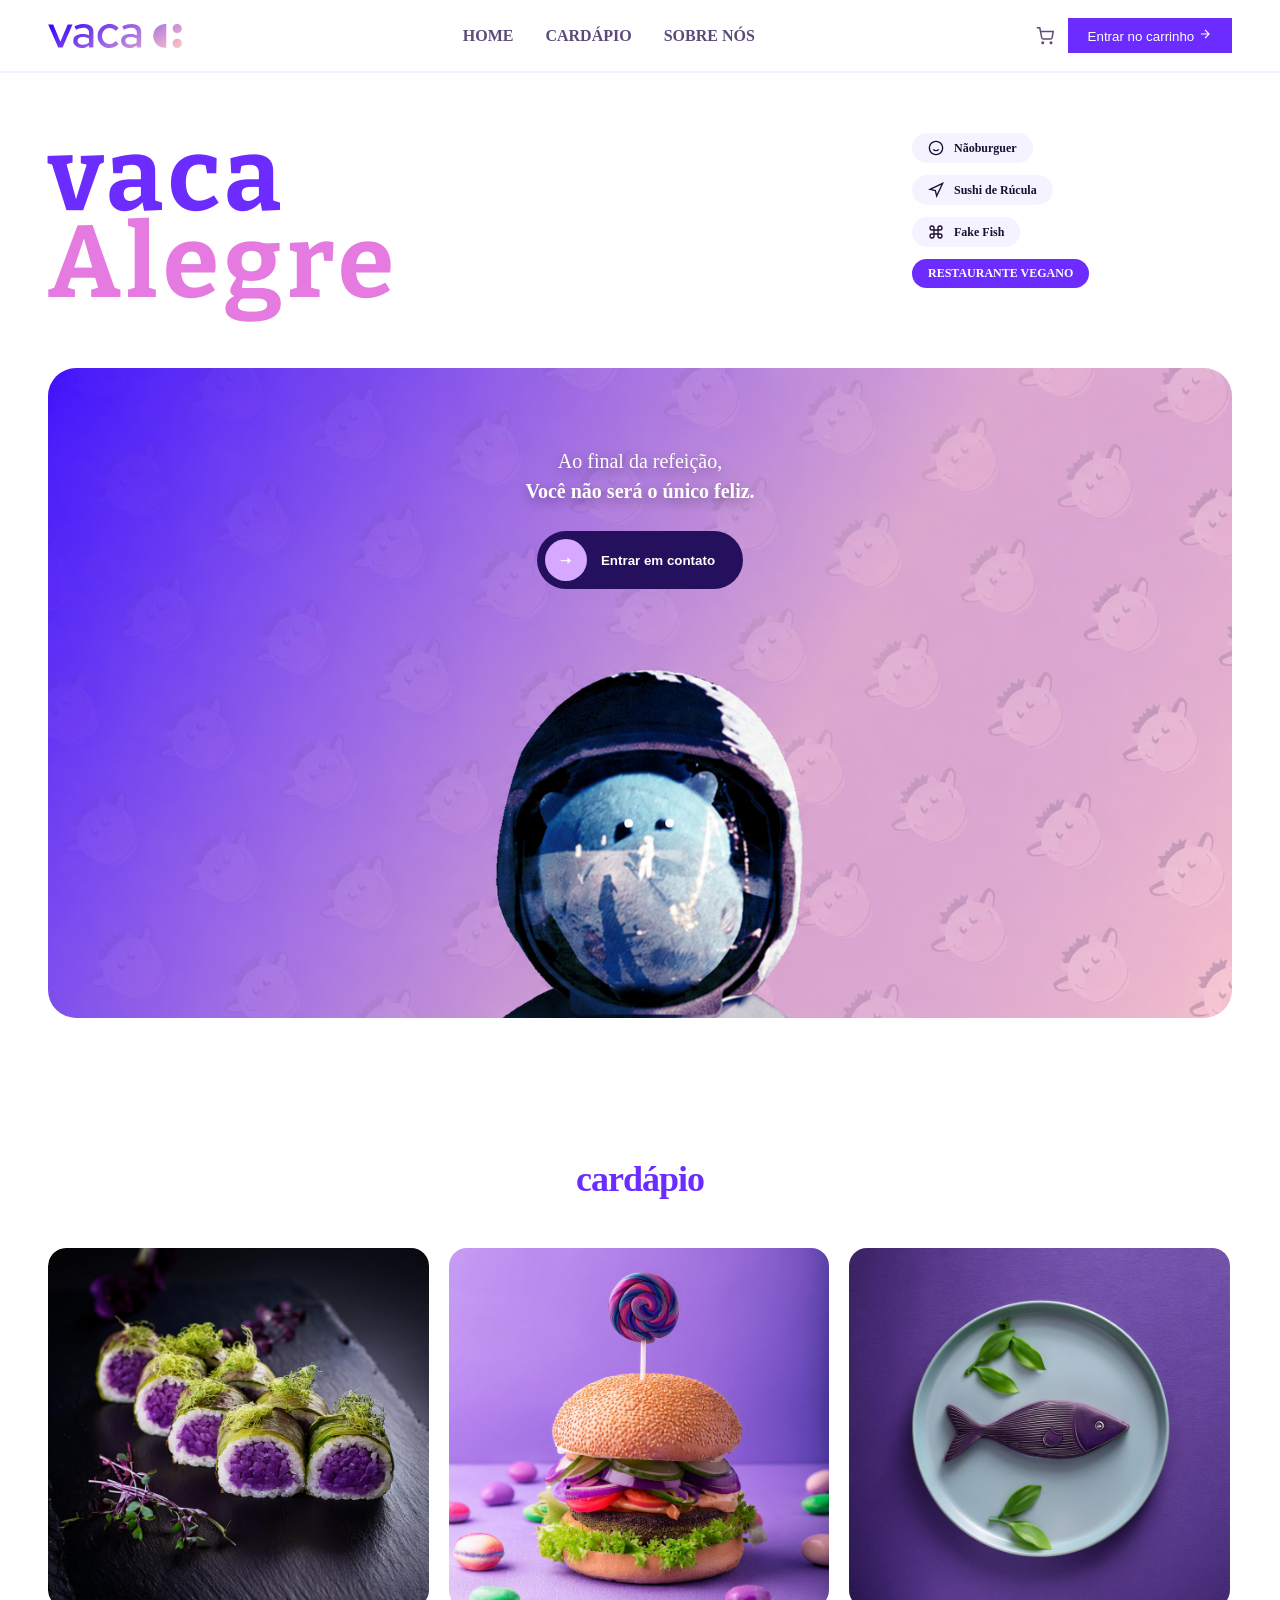
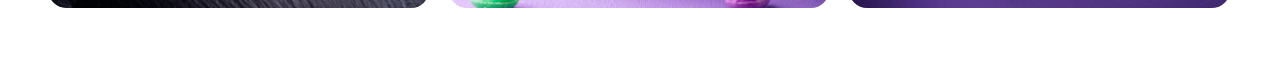
==== site/index.html @ a9e853bc "18/06" ====
<!DOCTYPE html>
<html lang="en">
<head>
    <meta charset="UTF-8">
    <meta name="viewport" content="width=device-width, initial-scale=1.0">
    <title>Vaca Alegre - Restaurante Vegano</title>
    <link rel="stylesheet" href="style.css">
</head>
<body>
    <nav>
        <div class="nav-logo">
            <img src="imagens/vaca-alegre-marca.svg" alt="">
        </div>
        <ul class="nav-links">
            <li><a href="">Home</a></li>
            <li><a href="">Cardápio</a></li>
            <li><a href="">Sobre Nós</a></li>
        </ul>
        <div class="nav-actions">
            <span class="nav-cart">
                <svg viewBox="0 0 24 24" fill="none" stroke="currentColor" stroke-width="2" width="18" height="18"><circle cx="9" cy="21" r="1"/><circle cx="20" cy="21" r="1"/><path d="M1 1h4l2.68 13.39a2 2 0 0 0 2 1.61h9.72a2 2 0 0 0 2-1.61L23 6H6"/></svg>
            </span>
            <button class="btn-entrar">
                Entrar no carrinho
                <svg viewBox="0 0 24 24" fill="none" stroke="currentColor" stroke-width="2"><path d="M5 12h14M12 5l7 7-7 7"/></svg>
            </button>
        </div>       
    </nav>

    <div class="hero">
        <div class="hero-topo">
            <div class="hero-text">
                <h1 class="hero-title">
                    vaca <br>
                    <span class="alegre">Alegre</span> 
                </h1>
            </div>
            <div class="hero-menu">
                <div class="hero-menu-item">
                    <svg viewBox="0 0 24 24" fill="none" stroke="currentColor" stroke-width="2"><circle cx="12" cy="12" r="10"/><path d="M8 14s1.5 2 4 2 4-2 4-2"/><line x1="9" y1="9" x2="9.01" y2="9"/><line x1="15" y1="9" x2="15.01" y2="9"/></svg>
                    Nãoburguer
                </div>
                <div class="hero-menu-item">
                    <svg viewBox="0 0 24 24" fill="none" stroke="currentColor" stroke-width="2"><path d="M3 11l19-9-9 19-2-8-8-2z"/></svg>
                    Sushi de Rúcula
                </div>
                <div class="hero-menu-item">
                    <svg viewBox="0 0 24 24" fill="none" stroke="currentColor" stroke-width="2"><path d="M18 3a3 3 0 0 0-3 3v12a3 3 0 0 0 3 3 3 3 0 0 0 3-3 3 3 0 0 0-3-3H6a3 3 0 0 0-3 3 3 3 0 0 0 3 3 3 3 0 0 0 3-3V6a3 3 0 0 0-3-3 3 3 0 0 0-3 3 3 3 0 0 0 3 3h12a3 3 0 0 0 3-3 3 3 0 0 0-3-3z"/></svg>
                    Fake Fish
                </div>
                <div class="hero-menu-item active">
                    Restaurante Vegano
                </div>
            </div>            
        </div>
        <div class="hero-banner">
            <img src="imagens/espaco.png" alt="">
            <div class="hero-banner-content">
                <p>
                    Ao final da refeição, <br>
                    <strong> Você não será o único feliz.</strong>
                </p>
                <button class="btn-contato">
                    Entrar em contato
                </button>
            </div>
        </div>
    </div>
    <div class="cardapio">
        <h2 class="cardapio-title">cardápio</h2>
        <div class="carousel-wrapper">
          <div class="carousel-track-outer">
            <div class="carousel-track" id="carouselTrack">
                <!--Cards-->
                <div class="card">
                    <div class="card-img-placeholder">
                        <img src="imagens/fotos/cardapio/sushi-de-rucula.jpg" alt="" style="width: 100%;height:100%;object-fit:cover;">
                    </div>
                    <div class="card-info">
                        <h3>Sushi de Rúcula</h3>
                        <p>Combinado especial de rolinhos veganos com ingredientes fresquíssimos</p>
                        <span class="card-tag">Acompanha: suco de laranja e amor</span>
                    </div>
                </div>

                       <div class="card featured">
                    <div class="card-img-placeholder">
                        <img src="imagens/fotos/cardapio/nao-burger.jpg" alt="" style="width: 100%;height:100%;object-fit:cover;">
                    </div>
                    <div class="card-info">
                        <h3>Não burguer</h3>
                        <p>Absurdamente saboroso hambúrguer de plantas de inspiração vegana.</p>
                        <span class="card-tag">Acompanha: fritas, suco de laranja e amor</span>
                    </div>
                </div>

                       <div class="card">
                    <div class="card-img-placeholder">
                        <img src="imagens/fotos/cardapio/fake-fish.jpg" alt="" style="width: 100%;height:100%;object-fit:cover;">
                    </div>
                    <div class="card-info">
                        <h3>Fake Fish</h3>
                        <p>Peixe bom e gostoso! Você vai pedir para falar que não é peixe de verdade.</p>
                        <span class="card-tag">Acompanha: Batata, suco de laranja e amor</span>
                    </div>
                </div>

                       <div class="card">
                    <div class="card-img-placeholder">
                        <img src="imagens/fotos/cardapio/escondidinho-veg.jpg" alt="" style="width: 100%;height:100%;object-fit:cover;">
                    </div>
                    <div class="card-info">
                        <h3>Escondinho vegetariano</h3>
                        <p>Um escondidinho de berinjela que combina com molho de tomate seco.</p>
                        <span class="card-tag">Acompanha: manjericão, suco de laranja e amor</span>
                    </div>
                </div>

                       <div class="card">
                    <div class="card-img-placeholder">
                        <img src="imagens/fotos/cardapio/quibeleza.jpg" alt="" style="width: 100%;height:100%;object-fit:cover;">
                    </div>
                    <div class="card-info">
                        <h3>Quibeleza</h3>
                        <p>Quibe de beterraba crocante com frescor de hortelã</p>
                        <span class="card-tag">Acompanha: suco de frutas vermelhas amor</span>
                    </div>
                </div>
            </div>    
          </div>  
        </div>
    </div>

</body>
</html>
---- site/style.css ----
@import url('https://fonts.googleapis.com/css2?family=Bitter:ital,wght@0,100..900;1,100..900&family=Instrument+Sans:ital,wght@0,400..700;1,400..700&display=swap');
*{
    box-sizing: border-box;
    margin: 0;
    padding: 0;
}

body{
    background-color: #fff;
    color: #1a1033;
    overflow-x: hidden;
}
nav{
    display: flex;
    align-items: center;
    justify-content: space-between;
    padding: 18px 48px ;
    position: sticky;
    background-color: rgba(255, 255, 255, 0.92);
    top: 0;
    backdrop-filter: blur(12px);
    border-bottom: 2px solid rgba(108, 43, 255, 0.07);
}

.nav-logo{
    display: flex;
    align-items: center;
    gap: 6px;
}
.nav-links{
    display: flex;
    gap: 32px;
    list-style: none;
}
.nav-links a{
    text-decoration: none;
    font-weight: bold;
    text-transform: uppercase;
    color: #5a4b7a
}
.nav-links a:hover{
    color: #6c2bff;
}
.nav-actions{
    display: flex;
    align-items: center;
    gap: 14px;
}
.nav-cart{
    color: #5a4b7a;
    display: flex;
    align-items: center;
    gap: 4px;

}
.btn-entrar{
    background-color: #6c2bff;
    color: white;
    border: none;
    padding: 9px 20px;
    cursor: pointer;
    gap: 6px;
    transform: background .2s, transform .15s;
}
.btn-entrar:hover{
    background: #5519ee;
    transform: translateY(-1px);    
}
.btn-entrar svg{
    width: 14px; height: 14px;
}
.hero{
    padding: 60px 48px;
    position: relative;
    display: flex;
    flex-direction: column;
    gap: 32px;
}
.hero-topo{
    display: flex;
    justify-content: space-between;
    align-items: flex-start;
    width: 100%;
    margin-bottom: 30px;
}
.hero-text{
    flex: 1;
    min-width: 400px;
}
.hero-title{
    font-family: "Bitter", serif;
    font-weight: bold;
    font-size: 102px;
    line-height: .85;
    letter-spacing: 5px;
    color: #6c2bff;
}
.hero-title .alegre{
    color: #e57ae0;
}
.hero-menu{
    width: 320px;
    display: flex;
    flex-direction: column;
    gap: 12px;
    margin-left: auto;
}
.hero-menu-item{
    display: flex;
    align-items: center;
    gap: 10px;
    font-weight: bold;
    background-color: #f5f3ff;
    border-radius: 40px;
    padding: 7px 16px;
    width: fit-content;
    cursor: pointer;
    transition: background .2s;
    font-size: 12px;
}
.hero-menu-item:hover{
    background-color: #ede8ff;
}
.hero-menu-item svg{
    width: 16px;
    height: 16px;
    flex-shrink: 0;
}
.hero-menu-item.active{
    color: #fff;
    text-transform: uppercase;
    font-weight: bold;
    background-color: #6c2bff;
}
.hero-banner{
    position:relative;
    border-radius: 28px;
    min-height: 300px;
    overflow: hidden;
}
.hero-banner img{
    width: 100%;
    height: 650px;
    object-fit: cover;
    display: block;
}
.hero-banner-content{
    position: absolute;
    top: 12%;
    left: 50%;
    text-align: center;
    width: 100%;
    transform: translateX(-50%);
}
.hero-banner-content p{
    color: white;
    margin-bottom: 25px;
    font-size: 20px;
    text-shadow: 0 4px 12px rgba(0,0,0,.35);
    line-height: 1.5;
}
.hero-banner-content p strong{
    color: #fff;
    font-weight: bold;
}
.btn-contato{
    display: inline-flex;
    align-items: center;
    gap: 14px;
    background-color: #24105c;
    color: white;
    border: none;
    border-radius: 50px;
    padding: 8px 28px 8px 8px;
    font-weight: bold;
    cursor: pointer;
    transition: all .3s ease;
}
.btn-contato::before{
    content: "➝";
    width: 42px;
    height: 42px;
    background-color: #d7a8ff;
    border-radius: 50%;
    display: flex;
    align-items: center;
    justify-content: center;
    transition: transform .4s ease;
}
.btn-contato:hover::before{
    transform: translateX(10px);
}
.btn-contato:hover{
    transform: translateY(-2px);
}
.cardapio{
    padding: 80px 48px 60px;
}
.cardapio-title{
    font-size: sans-serif;
    font-weight: bold;
    font-size: 36px;
    text-align: center;
    margin-bottom: 48px;
    letter-spacing: -1px;
    color: #6c2bff;
}
.carousel-wrapper{
    position: relative;
}
.carousel-track-outer{
    overflow: hidden;
    border-radius: 18px;
}
.carousel-track{
    display: flex;
    gap: 20px;
}
.card{
    flex: 0 0 calc(33.333% - 14px);
    border-radius: 18px;
    overflow: hidden;
    position: relative;
    min-height: 360px;
    display: flex;
    flex-direction: column;
    justify-content: flex-end;
    transition: transform .25s;
    background-color: #f6f4ff;
}
.card:hover{
    transform: translateY(-4px);
}
.card-img-placeholder{
    position: absolute;
    background: -o-linear-gradient(160deg, ddd5ff 0%, #f8d7fa 100%);
    display: flex;
    align-items: center;
    justify-content: center;
    text-transform: uppercase;
    color: #5a4b7a;
    inset: 0;
}
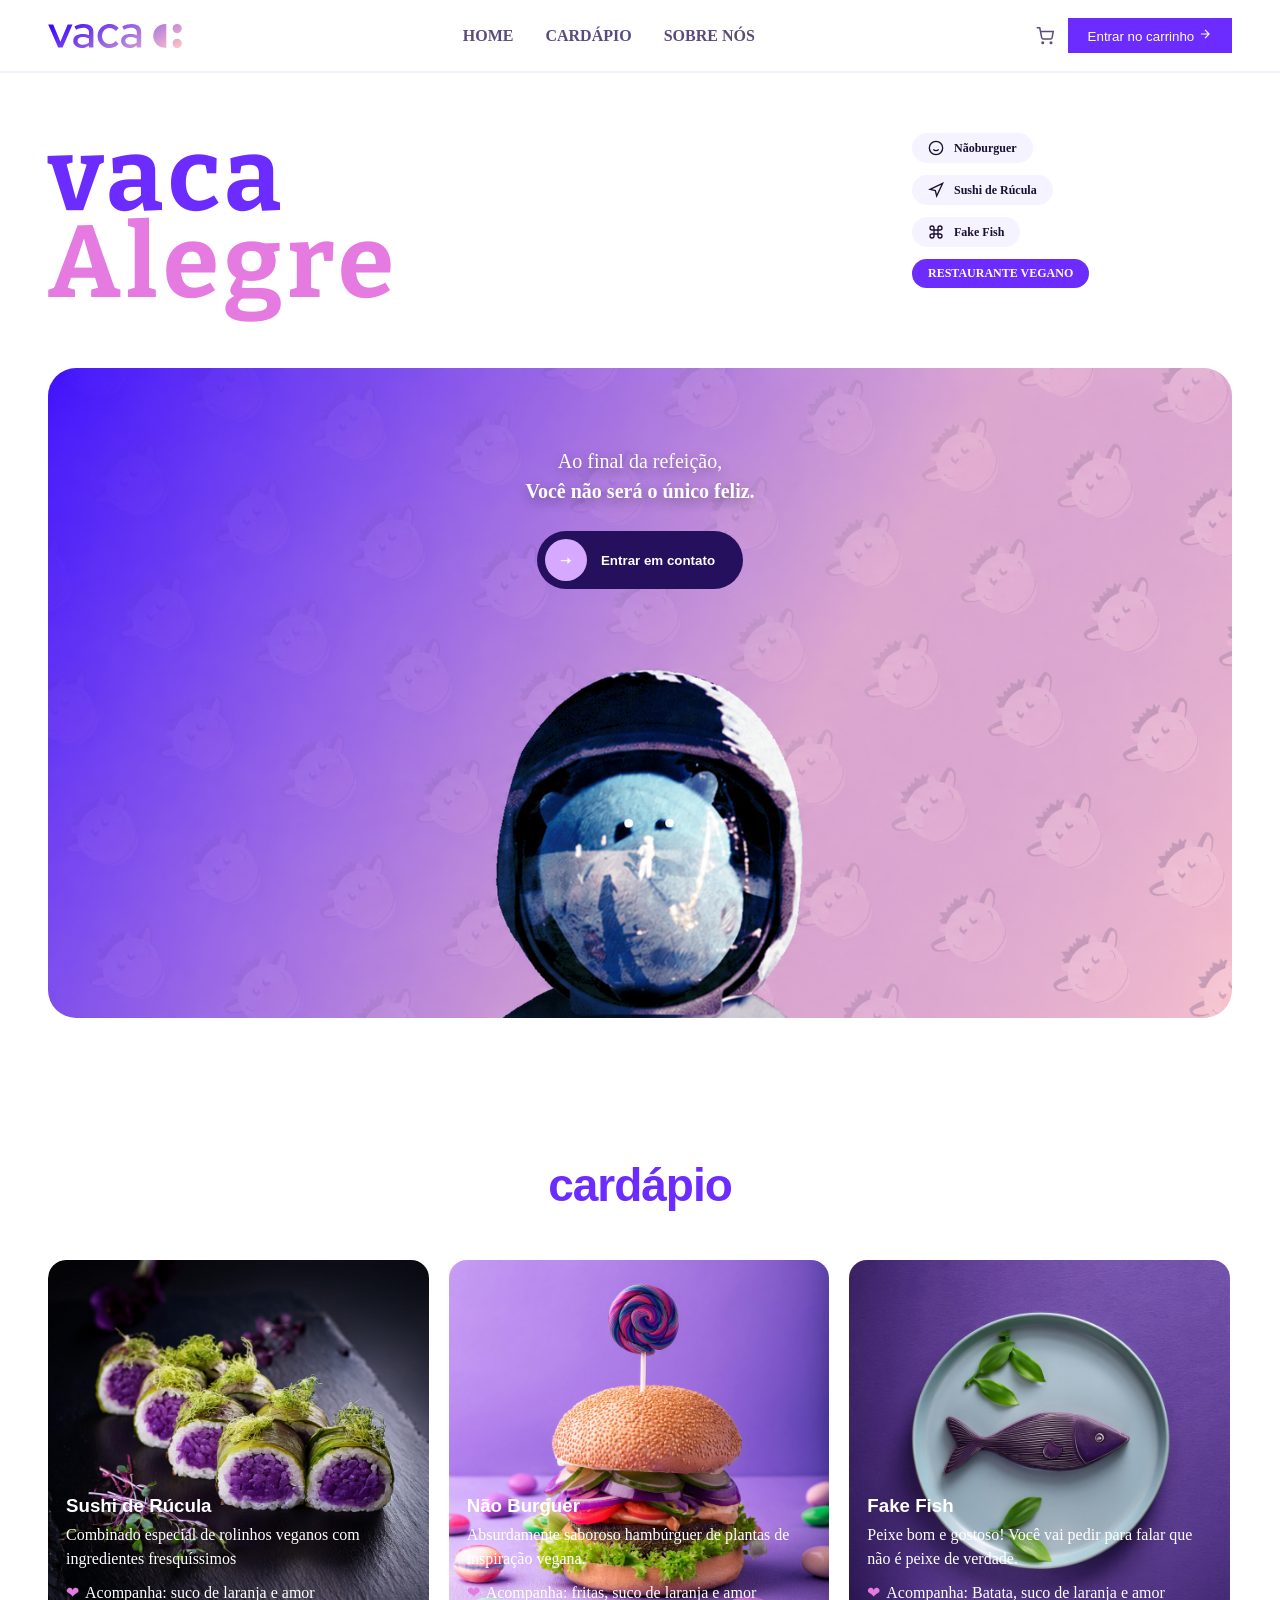
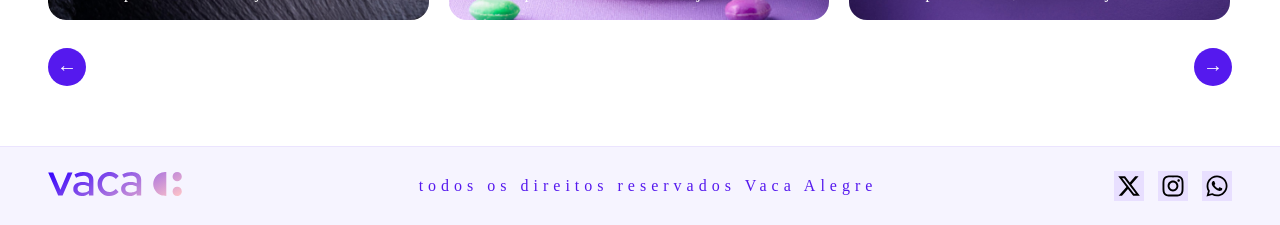
==== commit 16c74399: "2906" ====
--- a/site/index.html
+++ b/site/index.html
@@ -13,7 +13,7 @@
         </div>
         <ul class="nav-links">
             <li><a href="">Home</a></li>
-            <li><a href="">Cardápio</a></li>
+            <li><a href="#cardapio">Cardápio</a></li>
             <li><a href="">Sobre Nós</a></li>
         </ul>
         <div class="nav-actions">
@@ -66,7 +66,7 @@
             </div>
         </div>
     </div>
-    <div class="cardapio">
+    <div class="cardapio" id="cardapio">
         <h2 class="cardapio-title">cardápio</h2>
         <div class="carousel-wrapper">
           <div class="carousel-track-outer">
@@ -83,18 +83,18 @@
                     </div>
                 </div>
 
-                       <div class="card featured">
+                <div class="card featured">
                     <div class="card-img-placeholder">
                         <img src="imagens/fotos/cardapio/nao-burger.jpg" alt="" style="width: 100%;height:100%;object-fit:cover;">
                     </div>
                     <div class="card-info">
-                        <h3>Não burguer</h3>
+                        <h3>Não Burguer</h3>
                         <p>Absurdamente saboroso hambúrguer de plantas de inspiração vegana.</p>
                         <span class="card-tag">Acompanha: fritas, suco de laranja e amor</span>
                     </div>
                 </div>
 
-                       <div class="card">
+                <div class="card">
                     <div class="card-img-placeholder">
                         <img src="imagens/fotos/cardapio/fake-fish.jpg" alt="" style="width: 100%;height:100%;object-fit:cover;">
                     </div>
@@ -105,31 +105,62 @@
                     </div>
                 </div>
 
-                       <div class="card">
+                <div class="card">
                     <div class="card-img-placeholder">
                         <img src="imagens/fotos/cardapio/escondidinho-veg.jpg" alt="" style="width: 100%;height:100%;object-fit:cover;">
                     </div>
                     <div class="card-info">
-                        <h3>Escondinho vegetariano</h3>
+                        <h3>Escondidinho vegetariano</h3>
                         <p>Um escondidinho de berinjela que combina com molho de tomate seco.</p>
                         <span class="card-tag">Acompanha: manjericão, suco de laranja e amor</span>
                     </div>
                 </div>
 
-                       <div class="card">
+                <div class="card">
                     <div class="card-img-placeholder">
                         <img src="imagens/fotos/cardapio/quibeleza.jpg" alt="" style="width: 100%;height:100%;object-fit:cover;">
                     </div>
                     <div class="card-info">
                         <h3>Quibeleza</h3>
                         <p>Quibe de beterraba crocante com frescor de hortelã</p>
-                        <span class="card-tag">Acompanha: suco de frutas vermelhas amor</span>
+                        <span class="card-tag">Acompanha: suco de frutas vermelhas e amor</span>
                     </div>
                 </div>
             </div>    
           </div>  
+
+        <div class="carousel-controls">
+            <button class="carousel-btn" id="prevBtn">&#8592;</button>
+            <div class="carousel-dots" id="carouselDots"></div>
+            <button class="carousel-btn" id="nextBtn">&#8594;</button>
+        </div> 
         </div>
     </div>
 
+    <footer>
+        <div class="footer-logo">
+            <img src="imagens/vaca-alegre-marca.svg" alt="">
+        </div>
+        <span class="footer-copy">todos os direitos reservados Vaca Alegre</span>
+        <div class="footer-socials">
+            <a href=""><img src="" alt=""><svg xmlns="http://www.w3.org/2000/svg" viewBox="0 0 640 640"><!--!Font Awesome Free v7.2.0 by @fontawesome - https://fontawesome.com License - https://fontawesome.com/license/free Copyright 2026 Fonticons, Inc.--><path d="M453.2 112L523.8 112L369.6 288.2L551 528L409 528L297.7 382.6L170.5 528L99.8 528L264.7 339.5L90.8 112L236.4 112L336.9 244.9L453.2 112zM428.4 485.8L467.5 485.8L215.1 152L173.1 152L428.4 485.8z"/></svg></a>
+            <a href=""> <svg xmlns="http://www.w3.org/2000/svg" viewBox="0 0 640 640"><!--!Font Awesome Free v7.2.0 by @fontawesome - https://fontawesome.com License - https://fontawesome.com/license/free Copyright 2026 Fonticons, Inc.--><path d="M320.3 205C256.8 204.8 205.2 256.2 205 319.7C204.8 383.2 256.2 434.8 319.7 435C383.2 435.2 434.8 383.8 435 320.3C435.2 256.8 383.8 205.2 320.3 205zM319.7 245.4C360.9 245.2 394.4 278.5 394.6 319.7C394.8 360.9 361.5 394.4 320.3 394.6C279.1 394.8 245.6 361.5 245.4 320.3C245.2 279.1 278.5 245.6 319.7 245.4zM413.1 200.3C413.1 185.5 425.1 173.5 439.9 173.5C454.7 173.5 466.7 185.5 466.7 200.3C466.7 215.1 454.7 227.1 439.9 227.1C425.1 227.1 413.1 215.1 413.1 200.3zM542.8 227.5C541.1 191.6 532.9 159.8 506.6 133.6C480.4 107.4 448.6 99.2 412.7 97.4C375.7 95.3 264.8 95.3 227.8 97.4C192 99.1 160.2 107.3 133.9 133.5C107.6 159.7 99.5 191.5 97.7 227.4C95.6 264.4 95.6 375.3 97.7 412.3C99.4 448.2 107.6 480 133.9 506.2C160.2 532.4 191.9 540.6 227.8 542.4C264.8 544.5 375.7 544.5 412.7 542.4C448.6 540.7 480.4 532.5 506.6 506.2C532.8 480 541 448.2 542.8 412.3C544.9 375.3 544.9 264.5 542.8 227.5zM495 452C487.2 471.6 472.1 486.7 452.4 494.6C422.9 506.3 352.9 503.6 320.3 503.6C287.7 503.6 217.6 506.2 188.2 494.6C168.6 486.8 153.5 471.7 145.6 452C133.9 422.5 136.6 352.5 136.6 319.9C136.6 287.3 134 217.2 145.6 187.8C153.4 168.2 168.5 153.1 188.2 145.2C217.7 133.5 287.7 136.2 320.3 136.2C352.9 136.2 423 133.6 452.4 145.2C472 153 487.1 168.1 495 187.8C506.7 217.3 504 287.3 504 319.9C504 352.5 506.7 422.6 495 452z"/></svg></a>
+            <a href=""><svg xmlns="http://www.w3.org/2000/svg" viewBox="0 0 640 640"><!--!Font Awesome Free v7.2.0 by @fontawesome - https://fontawesome.com License - https://fontawesome.com/license/free Copyright 2026 Fonticons, Inc.--><path d="M476.9 161.1C435 119.1 379.2 96 319.9 96C197.5 96 97.9 195.6 97.9 318C97.9 357.1 108.1 395.3 127.5 429L96 544L213.7 513.1C246.1 530.8 282.6 540.1 319.8 540.1L319.9 540.1C442.2 540.1 544 440.5 544 318.1C544 258.8 518.8 203.1 476.9 161.1zM319.9 502.7C286.7 502.7 254.2 493.8 225.9 477L219.2 473L149.4 491.3L168 423.2L163.6 416.2C145.1 386.8 135.4 352.9 135.4 318C135.4 216.3 218.2 133.5 320 133.5C369.3 133.5 415.6 152.7 450.4 187.6C485.2 222.5 506.6 268.8 506.5 318.1C506.5 419.9 421.6 502.7 319.9 502.7zM421.1 364.5C415.6 361.7 388.3 348.3 383.2 346.5C378.1 344.6 374.4 343.7 370.7 349.3C367 354.9 356.4 367.3 353.1 371.1C349.9 374.8 346.6 375.3 341.1 372.5C308.5 356.2 287.1 343.4 265.6 306.5C259.9 296.7 271.3 297.4 281.9 276.2C283.7 272.5 282.8 269.3 281.4 266.5C280 263.7 268.9 236.4 264.3 225.3C259.8 214.5 255.2 216 251.8 215.8C248.6 215.6 244.9 215.6 241.2 215.6C237.5 215.6 231.5 217 226.4 222.5C221.3 228.1 207 241.5 207 268.8C207 296.1 226.9 322.5 229.6 326.2C232.4 329.9 268.7 385.9 324.4 410C359.6 425.2 373.4 426.5 391 423.9C401.7 422.3 423.8 410.5 428.4 397.5C433 384.5 433 373.4 431.6 371.1C430.3 368.6 426.6 367.2 421.1 364.5z"/></svg> </a>
+        </div>
+    </footer>
+
+    <script>
+        const track = document.getElementById("corouselTrack")
+        const prevBtn = document.getElementById("prevBtn")
+        const nextBtn = document.getElementById("nextBtn")
+        const dotwrap = document.getElementById("carouselDots")
+        const cards = track.querySelectorAll(".card")
+        const visible = () => window.innerWidth < 768 ? 1 : 3
+
+        let current = 0
+        const total = () => cards.length - visible() + 1   
+
+    </script>
+
 </body>
 </html>
--- a/site/style.css
+++ b/site/style.css
@@ -197,9 +197,9 @@
     padding: 80px 48px 60px;
 }
 .cardapio-title{
-    font-size: sans-serif;
-    font-weight: bold;
-    font-size: 36px;
+    font-family: sans-serif;
+    font-weight: bold;
+    font-size: 46px;
     text-align: center;
     margin-bottom: 48px;
     letter-spacing: -1px;
@@ -233,11 +233,95 @@
 }
 .card-img-placeholder{
     position: absolute;
-    background: -o-linear-gradient(160deg, ddd5ff 0%, #f8d7fa 100%);
+    background: linear-gradient(160deg, #ddd5ff 0%, #f8d7fa 100%);
     display: flex;
     align-items: center;
     justify-content: center;
     text-transform: uppercase;
-    color: #5a4b7a;
+    color: #f8f7f9;
     inset: 0;
+   
+}
+.card .featured .card-img-placeholder{
+     background: linear-gradient(160deg, #a78bfa 0%, #e879f9 100%);
+}
+.card-info{
+    position: relative;
+    background: linear-gradient(to top rgba(20,10,40,0.82) 0%, transparent 100%);
+    padding: 20px 18px 18px;
+    color: #fff;
+}
+.card-info h3{
+    font-family: sans-serif;
+    margin-bottom: 6px;
+}
+.card-info p{
+    color:white;
+    line-height: 1.5;
+    margin-bottom: 12px;
+}
+.card-tag{
+    display: inline-flex;
+    align-items: center;
+    gap: 6px;
+    color: white;
+}
+.card-tag::before{
+    content: "❤︎";
+    color: #e57ae0;
+}
+.carousel-controls{
+    display: flex;
+    align-items: center;
+    justify-content: space-between;
+    margin-top: 28px;
+}
+.carousel-btn{
+    width: 38px;
+    height: 38px;
+    border-radius: 50%;
+    border: none;
+    background-color: #5519ee;
+    color: white;
+    cursor: pointer;
+    display: flex;
+    align-items: center;
+    justify-content: center;
+    transition: background .2s, transform .15s;
+    font-size: 20px;
+}
+.carousel-btn:hover{
+    background-color: #24105c;
+    transform: scale(1.08);
+}
+.carousel-dots{
+    display: flex;
+    gap: 8px;
+    align-items: center;
+}
+footer{
+    background-color: #f6f4ff;
+    padding: 24px 48px;
+    display: flex;
+    align-items: center;
+    justify-content: space-between;
+    border-top: 1px solid rgba(108,43,255,0.08);
+}
+.footer-copy{
+    color: #5519ee;
+    letter-spacing: 5px;
+}
+.footer-socials{
+    display: flex;
+    gap: 14px;
+}
+.footer-socials a{
+    width: 30px;
+    height: 30px;
+    background-color: rgba(108, 43, 255, 0.1);
+    display: flex;
+    align-items: center;
+    justify-content: center;
+    color: #24105c;
+    text-decoration: none;
 }
